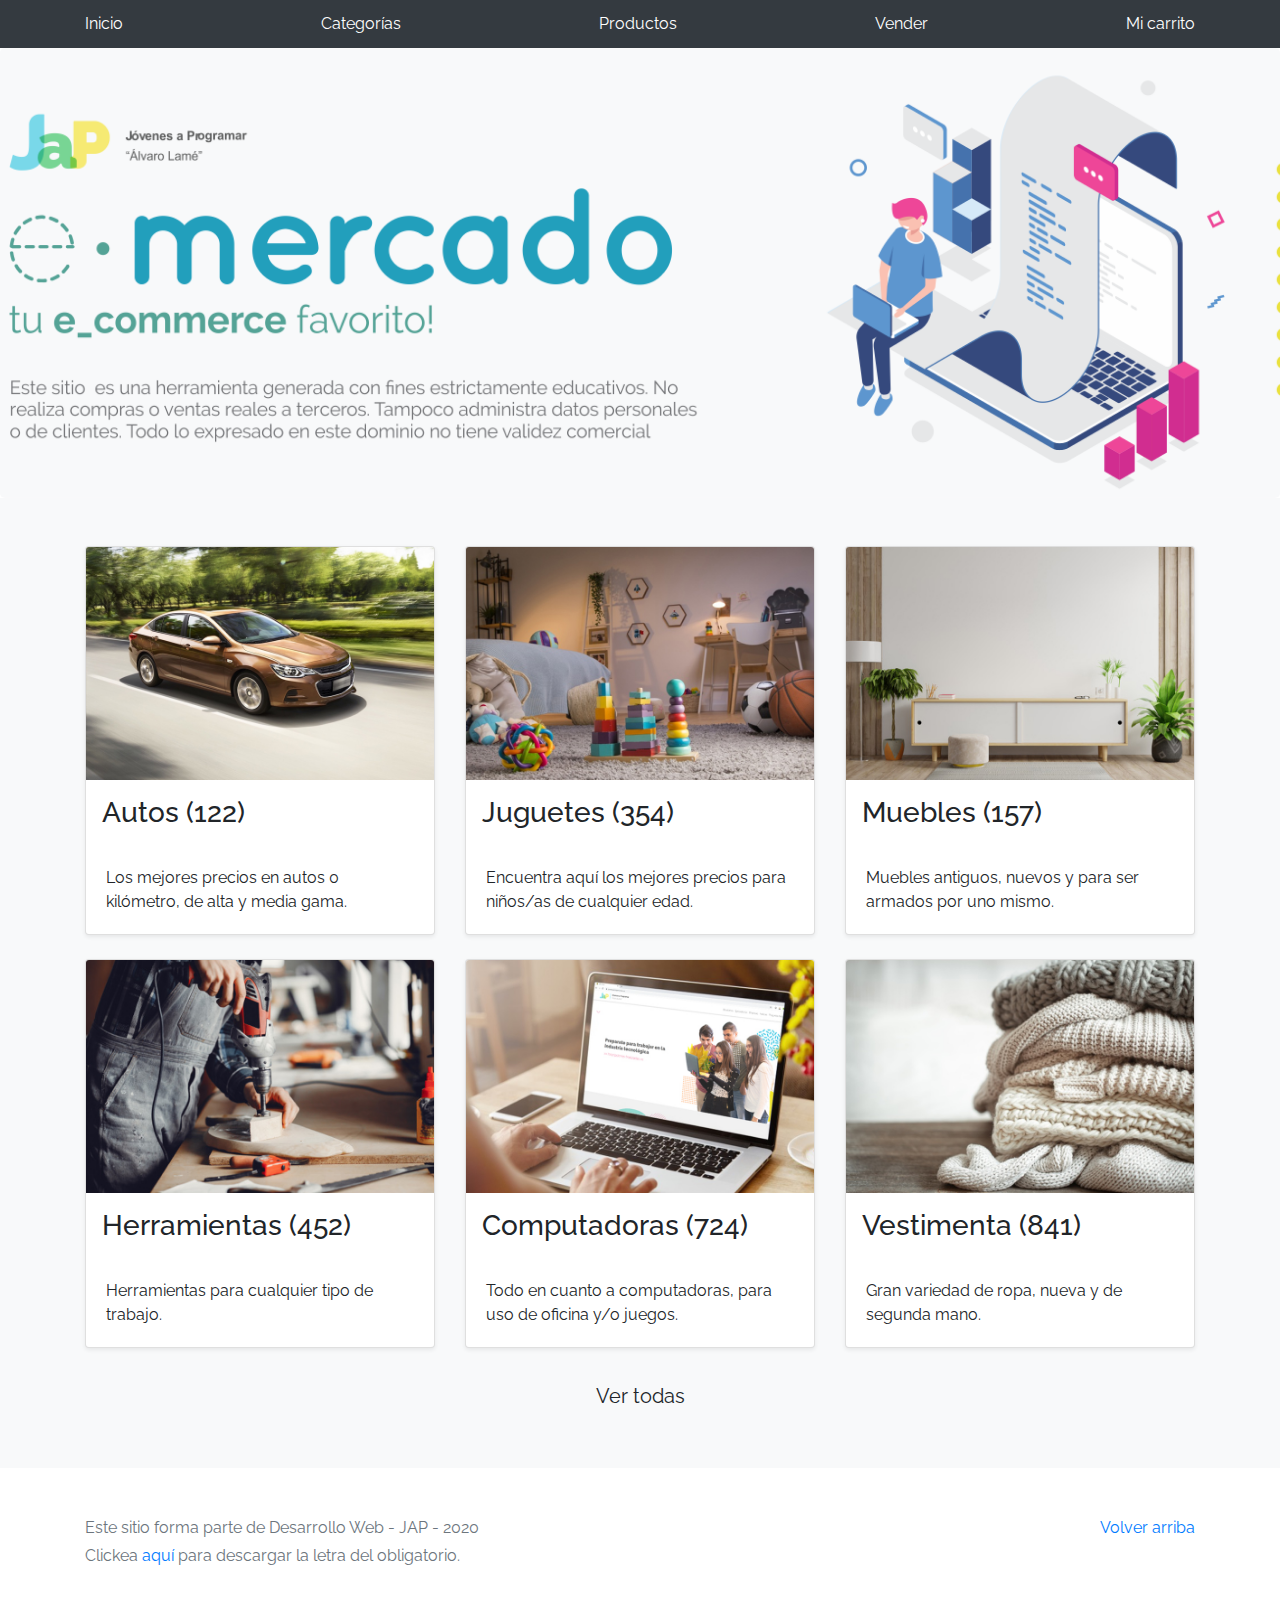
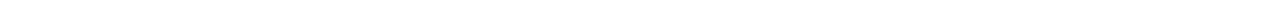
==== index.html @ 8776d99a "First Commit" ====
<!DOCTYPE html>
<!-- saved from url=(0049)https://getbootstrap.com/docs/4.3/examples/album/ -->
<html lang="en">
  <head>
    <meta http-equiv="Content-Type" content="text/html; charset=UTF-8">
    <meta name="viewport" content="width=device-width, initial-scale=1, shrink-to-fit=no">
    <meta name="description" content="">
    <title>eMercado - Todo lo que busques está aquí</title>

    <link rel="canonical" href="https://getbootstrap.com/docs/4.3/examples/album/">
    <link href="https://fonts.googleapis.com/css?family=Raleway:300,300i,400,400i,700,700i,900,900i" rel="stylesheet">
    <!-- Bootstrap core CSS -->
    <link href="css/bootstrap.min.css" rel="stylesheet">
    <link href="css/styles.css" rel="stylesheet">
  </head>
  <body>
    <nav class="site-header sticky-top py-1 bg-dark">
      <div class="container d-flex flex-column flex-md-row justify-content-between">
        <a class="py-2 d-none d-md-inline-block" href="index.html">Inicio</a>
        <a class="py-2 d-none d-md-inline-block" href="categories.html">Categorías</a>
        <a class="py-2 d-none d-md-inline-block" href="products.html">Productos</a>
        <a class="py-2 d-none d-md-inline-block" href="sell.html">Vender</a>
        <a class="py-2 d-none d-md-inline-block" href="cart.html">Mi carrito</a>
      </div>
    </nav>
    <main role="main">
      <section class="jumbotron text-center">
        <div class="m-5">
          <h1></h1>
        </div>
      </section>
      <div class="album py-5 bg-light">
        <div class="container">
          <div class="row">
            <div class="col-md-4">
              <a href="categories.html" class="card mb-4 shadow-sm custom-card">
                <img class="bd-placeholder-img card-img-top"  src="img/cat1.jpg">
                <h3 class="m-3">Autos (122)</h3>
                <div class="card-body">
                  <p class="card-text">Los mejores precios en autos 0 kilómetro, de alta y media gama.</p>
                </div>
              </a>
            </div>
            <div class="col-md-4">
                <a href="categories.html" class="card mb-4 shadow-sm custom-card">
                  <img class="bd-placeholder-img card-img-top" src="img/cat2.jpg">
                  <h3 class="m-3">Juguetes (354)</h3>
                  <div class="card-body">
                    <p class="card-text">Encuentra aquí los mejores precios para niños/as de cualquier edad.</p>
                  </div>
                </a>
            </div>
            <div class="col-md-4">
                <a href="categories.html" class="card mb-4 shadow-sm custom-card">
                  <img class="bd-placeholder-img card-img-top" src="img/cat3.jpg">
                  <h3 class="m-3">Muebles (157)</h3>
                  <div class="card-body">
                    <p class="card-text">Muebles antiguos, nuevos y para ser armados por uno mismo.</p>
                  </div>
                </a>
            </div>
            <div class="col-md-4">
                <a href="categories.html" class="card mb-4 shadow-sm custom-card">
                  <img class="bd-placeholder-img card-img-top" src="img/cat4.jpg">
                  <h3 class="m-3">Herramientas (452)</h3>
                  <div class="card-body">
                    <p class="card-text">Herramientas para cualquier tipo de trabajo.</p>
                  </div>
                </a>
            </div>
            <div class="col-md-4">
                <a href="categories.html" class="card mb-4 shadow-sm custom-card">
                  <img class="bd-placeholder-img card-img-top" src="img/cat5.jpg">
                  <h3 class="m-3">Computadoras (724)</h3>
                  <div class="card-body">
                    <p class="card-text">Todo en cuanto a computadoras, para uso de oficina y/o juegos.</p>
                  </div>
                </a>
            </div>
            <div class="col-md-4">
                <a href="categories.html" class="card mb-4 shadow-sm custom-card">
                  <img class="bd-placeholder-img card-img-top" src="img/cat6.jpg">
                  <h3 class="m-3">Vestimenta (841)</h3>
                  <div class="card-body">
                    <p class="card-text">Gran variedad de ropa, nueva y de segunda mano.</p>
                  </div>
                </a>
            </div>
          </div>
          <div class="row">
              <a type="button" class="btn btn-light btn-lg btn-block" href="categories.html">Ver todas</a>
          </div>
        </div>
      </div>
    </main>
    <footer class="text-muted">
      <div class="container">
        <p class="float-right">
          <a href="#">Volver arriba</a>
        </p>
        <p>Este sitio forma parte de Desarrollo Web - JAP - 2020</p>
        <p>Clickea <a target="_blank" href="Letra.pdf">aquí</a> para descargar la letra del obligatorio.</p>
      </div>
    </footer>
    <script src="js/jquery-3.4.1.min.js"></script>
    <script src="js/bootstrap.bundle.min.js"></script>
    <script src="js/init.js"></script>
  </body>
</html>
---- css/styles.css ----
.jumbotron, .card-body, .container, .site-header{
    font-family: 'Raleway', serif !important;
}

.jumbotron .display-4{
    font-weight: bold;
}

.jumbotron {
  height: 50vh;
  padding: 5em inherit;
  margin-bottom: 0;
  background-color: #53C0FB;
  background: url('../img/cover_back.png');
  background-size: cover;
  background-position: center;
  background-repeat: no-repeat;
  color: black;
  font-weight: bold;
}

@media (min-width: 768px) {
  .jumbotron {
    padding-top: 6rem;
    padding-bottom: 6rem;
  }
}

.jumbotron p:last-child {
  margin-bottom: 0;
}

.jumbotron-heading {
  font-weight: 300;
}

.jumbotron .container {
  max-width: 40rem;
  background-color: rgba(255, 255, 255, 0.5);
  border-radius: 10px;
  text-shadow: 1px 1px 2px grey;
}

.jumbotron .lead{
  font-size: 38px;
}

footer {
  padding-top: 3rem;
  padding-bottom: 3rem;
}

footer p {
  margin-bottom: .25rem;
}

.site-header a {
  color: white;
  transition: ease-in-out color .15s;
}

.light-text {
  color: white;
}

.site-header .dropdown-menu a {
  color: black;
}

.dropzone{
  border: 2px dashed #0087F7;
  border-radius: 5px;
  background: white;
}

.alert{
  position: fixed;
  top:80px;
  width: 50%;
  left: 50%;
  transform: translate(-50%, 0);
}

.lds-ring {
  display: inline-block;
  position: relative;
  width: 64px;
  height: 64px;
  top:50%;
  left: 50%;
}
.lds-ring div {
  box-sizing: border-box;
  display: block;
  position: absolute;
  width: 51px;
  height: 51px;
  margin: 6px;
  border: 6px solid #fff;
  border-radius: 50%;
  animation: lds-ring 1.2s cubic-bezier(0.5, 0, 0.5, 1) infinite;
  border-color: #fff transparent transparent transparent;
}
.lds-ring div:nth-child(1) {
  animation-delay: -0.45s;
}
.lds-ring div:nth-child(2) {
  animation-delay: -0.3s;
}
.lds-ring div:nth-child(3) {
  animation-delay: -0.15s;
}
@keyframes lds-ring {
  0% {
    transform: rotate(0deg);
  }
  100% {
    transform: rotate(360deg);
  }
}

#spinner-wrapper{
  position: fixed;
  background-color: rgba(0,0,0,0.5);
  width:100%;
  height: 100%;
  top:0;
  left:0;
  z-index: 1021;
  display: none;
}

a.custom-card,
a.custom-card:hover {
  color: inherit;
  text-decoration: inherit;
}

.checked {
  color: orange;
}
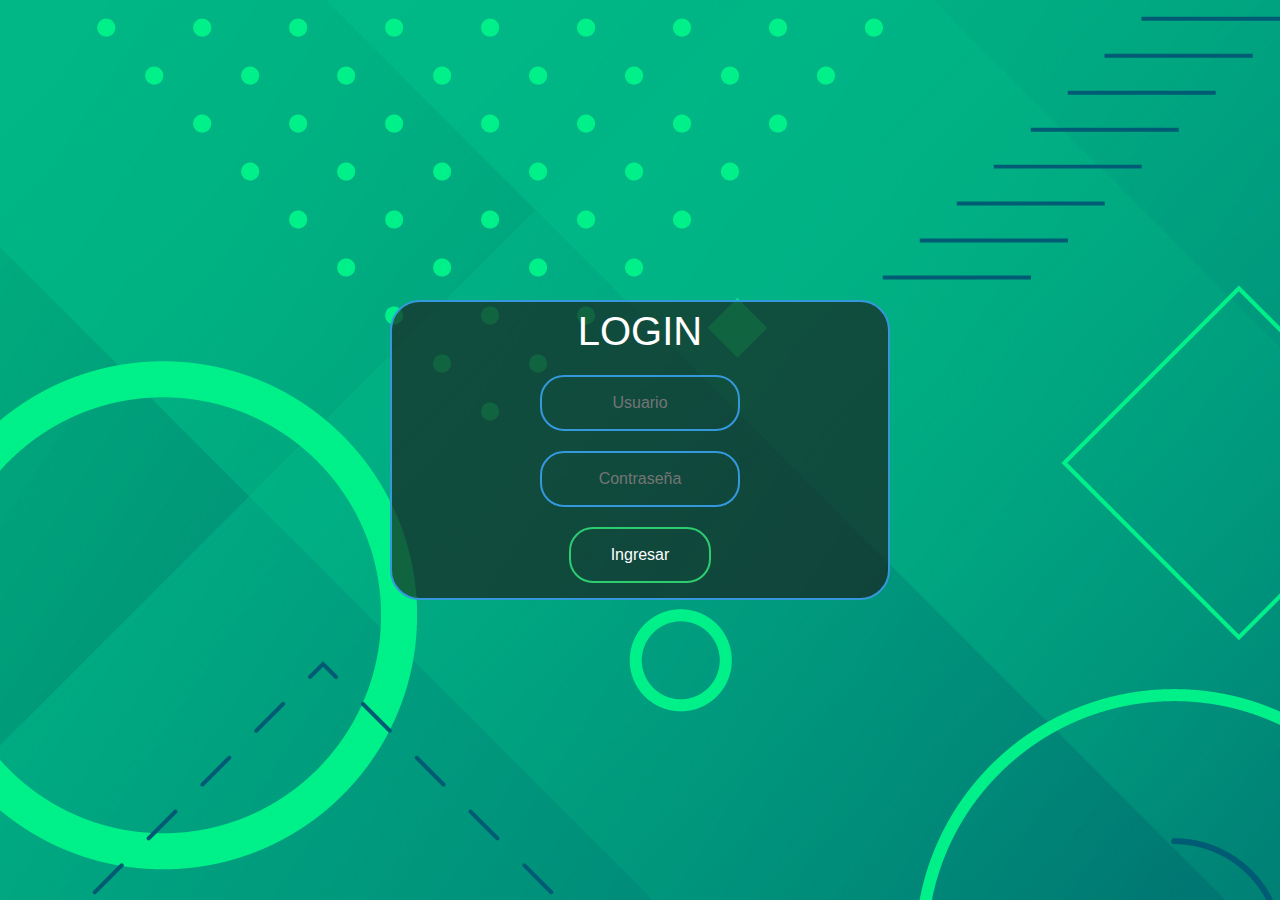
==== commit 7cf8e686: "Entrega 1" ====
--- a/index.html
+++ b/index.html
@@ -21,6 +21,7 @@
         <a class="py-2 d-none d-md-inline-block" href="products.html">Productos</a>
         <a class="py-2 d-none d-md-inline-block" href="sell.html">Vender</a>
         <a class="py-2 d-none d-md-inline-block" href="cart.html">Mi carrito</a>
+        <a class="py-2 d-none d-md-inline-block" href="login.html" onclick="logout ()">Salir</a>
       </div>
     </nav>
     <main role="main">
@@ -105,5 +106,6 @@
     <script src="js/jquery-3.4.1.min.js"></script>
     <script src="js/bootstrap.bundle.min.js"></script>
     <script src="js/init.js"></script>
+    <script src="js/logout.js"></script>
   </body>
 </html>